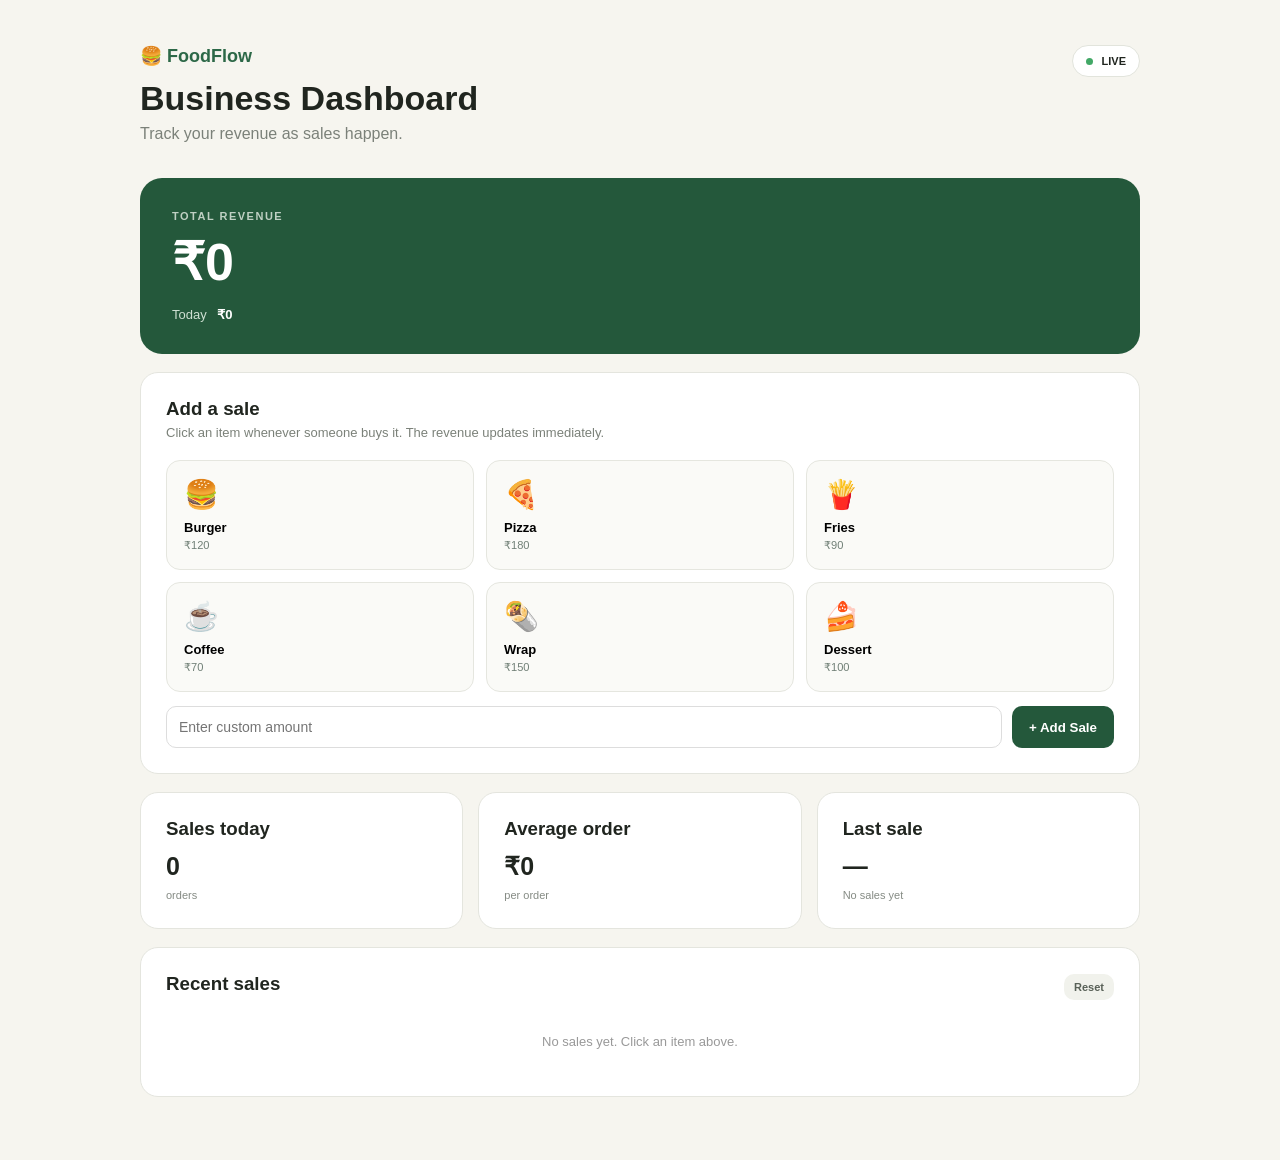
==== index.html @ a625f7ab "Add files via upload" ====
<!DOCTYPE html>
<html lang="en">
<head>
<meta charset="UTF-8">
<meta name="viewport" content="width=device-width, initial-scale=1.0">
<title>Food Business — Revenue</title>
<link rel="stylesheet" href="style.css">
</head>
<body>
<div class="container">
  <header>
    <div>
      <div class="brand">🍔 FoodFlow</div>
      <h1>Business Dashboard</h1>
      <p>Track your revenue as sales happen.</p>
    </div>
    <div class="live"><span></span> LIVE</div>
  </header>

  <main>
    <section class="revenue-card">
      <p>TOTAL REVENUE</p>
      <h2 id="revenue">₹0</h2>
      <div class="today">Today <span id="todayRevenue">₹0</span></div>
    </section>

    <section class="actions">
      <h3>Add a sale</h3>
      <p>Click an item whenever someone buys it. The revenue updates immediately.</p>
      <div class="food-buttons">
        <button onclick="addSale(120, 'Burger')"><span>🍔</span><b>Burger</b><small>₹120</small></button>
        <button onclick="addSale(180, 'Pizza')"><span>🍕</span><b>Pizza</b><small>₹180</small></button>
        <button onclick="addSale(90, 'Fries')"><span>🍟</span><b>Fries</b><small>₹90</small></button>
        <button onclick="addSale(70, 'Coffee')"><span>☕</span><b>Coffee</b><small>₹70</small></button>
        <button onclick="addSale(150, 'Wrap')"><span>🌯</span><b>Wrap</b><small>₹150</small></button>
        <button onclick="addSale(100, 'Dessert')"><span>🍰</span><b>Dessert</b><small>₹100</small></button>
      </div>
      <div class="custom">
        <input id="customAmount" type="number" min="1" placeholder="Enter custom amount">
        <button onclick="addCustomSale()">+ Add Sale</button>
      </div>
    </section>

    <section class="bottom">
      <div class="panel">
        <h3>Sales today</h3>
        <strong id="orders">0</strong>
        <span>orders</span>
      </div>
      <div class="panel">
        <h3>Average order</h3>
        <strong id="average">₹0</strong>
        <span>per order</span>
      </div>
      <div class="panel">
        <h3>Last sale</h3>
        <strong id="lastSale">—</strong>
        <span id="lastItem">No sales yet</span>
      </div>
    </section>

    <section class="history">
      <div class="history-head">
        <h3>Recent sales</h3>
        <button onclick="resetData()">Reset</button>
      </div>
      <div id="historyList"><div class="empty">No sales yet. Click an item above.</div></div>
    </section>
  </main>
</div>
<div id="toast"></div>
<script src="script.js"></script>
</body>
</html>
---- style.css ----
*{box-sizing:border-box}
body{margin:0;background:#f6f5ef;color:#20251f;font-family:Arial,sans-serif}
.container{max-width:1050px;margin:auto;padding:45px 25px}
header{display:flex;justify-content:space-between;align-items:flex-start;margin-bottom:35px}
.brand{font-weight:800;color:#2c6847;font-size:18px;margin-bottom:12px}
h1{font-size:34px;margin:0 0 7px}
p{color:#7b8179;margin:0}
.live{background:white;border:1px solid #e2e4dc;padding:9px 13px;border-radius:20px;font-size:11px;font-weight:bold}
.live span{display:inline-block;width:7px;height:7px;background:#42a866;border-radius:50%;margin-right:5px}
.revenue-card{background:#24583b;color:white;border-radius:22px;padding:32px;margin-bottom:18px}
.revenue-card p{color:#bfd0c3;font-size:11px;letter-spacing:1.5px;font-weight:bold}
.revenue-card h2{font-size:52px;margin:10px 0 15px}
.today{color:#cfe0d3;font-size:13px}
.today span{font-weight:bold;color:white;margin-left:7px}
.actions,.history,.panel{background:white;border:1px solid #e4e5de;border-radius:18px;padding:25px;margin-bottom:18px}
.actions h3,.history h3,.panel h3{margin:0 0 5px}
.actions p{font-size:13px;margin-bottom:20px}
.food-buttons{display:grid;grid-template-columns:repeat(3,1fr);gap:12px}
.food-buttons button{border:1px solid #e5e6df;background:#fafaf7;border-radius:14px;padding:17px;text-align:left;cursor:pointer;transition:.15s}
.food-buttons button:hover{transform:translateY(-2px);border-color:#8baa91;background:#f2f6ee}
.food-buttons span{font-size:28px;display:block;margin-bottom:9px}
.food-buttons b{display:block;font-size:13px}
.food-buttons small{color:#718077;margin-top:4px;display:block}
.custom{display:flex;gap:10px;margin-top:14px}
.custom input{flex:1;border:1px solid #ddd;border-radius:10px;padding:12px;font-size:14px}
.custom button,.history-head button{border:0;background:#24583b;color:white;border-radius:10px;padding:12px 17px;font-weight:bold;cursor:pointer}
.bottom{display:grid;grid-template-columns:repeat(3,1fr);gap:15px}
.panel{margin:0}
.panel strong{display:block;font-size:25px;margin:12px 0 4px}
.panel span{font-size:11px;color:#858b84}
.history{margin-top:18px}
.history-head{display:flex;justify-content:space-between;align-items:center;margin-bottom:12px}
.history-head button{background:#f1f2ec;color:#596158;padding:7px 10px;font-size:11px}
.sale{display:flex;justify-content:space-between;align-items:center;border-top:1px solid #eee;padding:13px 2px;font-size:13px}
.sale small{color:#888}
.sale b{color:#24583b}
.empty{padding:22px;text-align:center;color:#999;font-size:13px}
#toast{position:fixed;bottom:25px;right:25px;background:#203c2a;color:white;padding:12px 17px;border-radius:10px;font-size:13px;opacity:0;transform:translateY(10px);transition:.2s}
#toast.show{opacity:1;transform:none}
@media(max-width:650px){.container{padding:25px 15px}header{gap:10px}h1{font-size:27px}.revenue-card h2{font-size:42px}.food-buttons{grid-template-columns:repeat(2,1fr)}.bottom{grid-template-columns:1fr}.custom{flex-direction:column}}
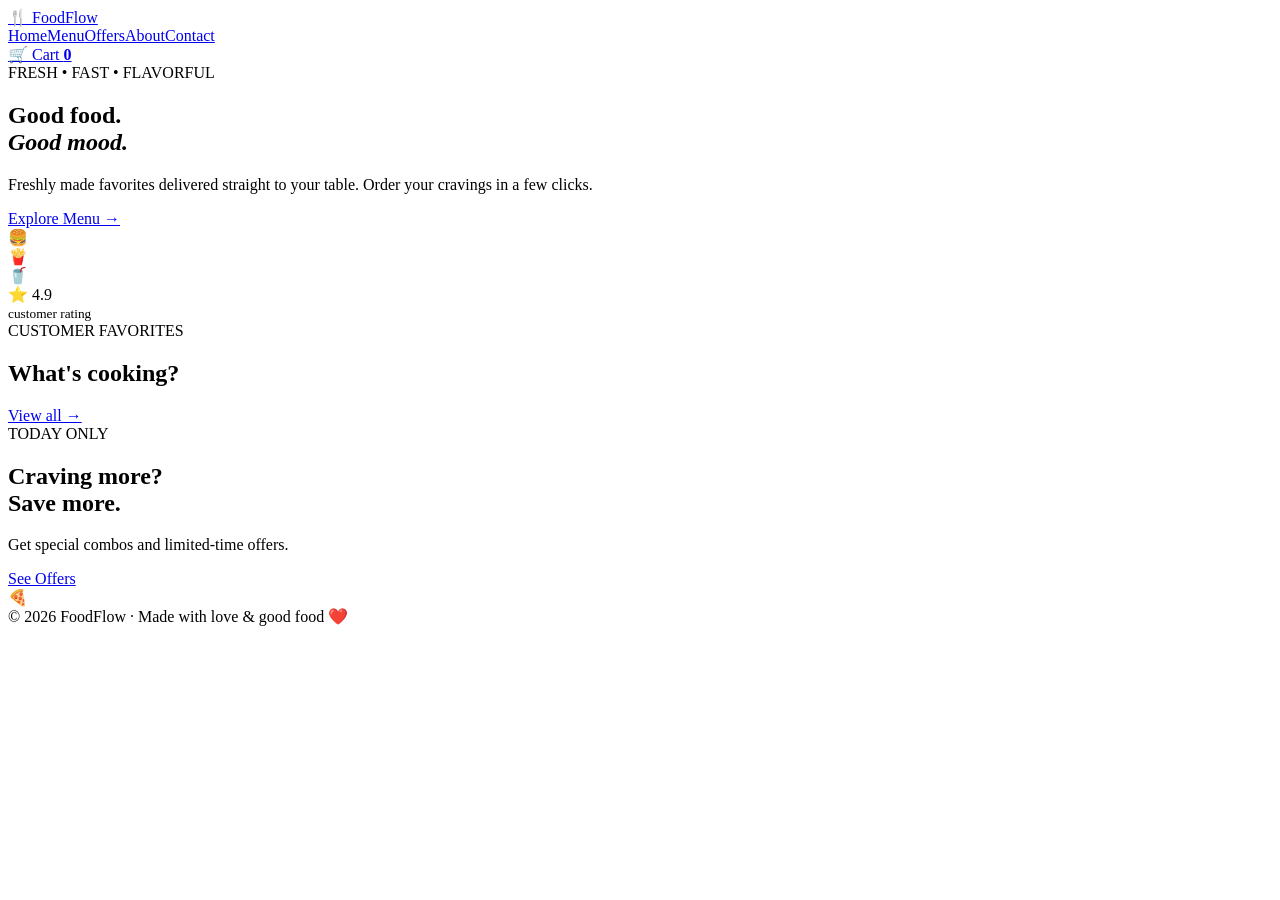
==== commit 07c51b5d: "Add files via upload" ====
--- a/index.html
+++ b/index.html
@@ -1,74 +1,6 @@
 <!DOCTYPE html>
-<html lang="en">
-<head>
-<meta charset="UTF-8">
-<meta name="viewport" content="width=device-width, initial-scale=1.0">
-<title>Food Business — Revenue</title>
-<link rel="stylesheet" href="style.css">
-</head>
-<body>
-<div class="container">
-  <header>
-    <div>
-      <div class="brand">🍔 FoodFlow</div>
-      <h1>Business Dashboard</h1>
-      <p>Track your revenue as sales happen.</p>
-    </div>
-    <div class="live"><span></span> LIVE</div>
-  </header>
-
-  <main>
-    <section class="revenue-card">
-      <p>TOTAL REVENUE</p>
-      <h2 id="revenue">₹0</h2>
-      <div class="today">Today <span id="todayRevenue">₹0</span></div>
-    </section>
-
-    <section class="actions">
-      <h3>Add a sale</h3>
-      <p>Click an item whenever someone buys it. The revenue updates immediately.</p>
-      <div class="food-buttons">
-        <button onclick="addSale(120, 'Burger')"><span>🍔</span><b>Burger</b><small>₹120</small></button>
-        <button onclick="addSale(180, 'Pizza')"><span>🍕</span><b>Pizza</b><small>₹180</small></button>
-        <button onclick="addSale(90, 'Fries')"><span>🍟</span><b>Fries</b><small>₹90</small></button>
-        <button onclick="addSale(70, 'Coffee')"><span>☕</span><b>Coffee</b><small>₹70</small></button>
-        <button onclick="addSale(150, 'Wrap')"><span>🌯</span><b>Wrap</b><small>₹150</small></button>
-        <button onclick="addSale(100, 'Dessert')"><span>🍰</span><b>Dessert</b><small>₹100</small></button>
-      </div>
-      <div class="custom">
-        <input id="customAmount" type="number" min="1" placeholder="Enter custom amount">
-        <button onclick="addCustomSale()">+ Add Sale</button>
-      </div>
-    </section>
-
-    <section class="bottom">
-      <div class="panel">
-        <h3>Sales today</h3>
-        <strong id="orders">0</strong>
-        <span>orders</span>
-      </div>
-      <div class="panel">
-        <h3>Average order</h3>
-        <strong id="average">₹0</strong>
-        <span>per order</span>
-      </div>
-      <div class="panel">
-        <h3>Last sale</h3>
-        <strong id="lastSale">—</strong>
-        <span id="lastItem">No sales yet</span>
-      </div>
-    </section>
-
-    <section class="history">
-      <div class="history-head">
-        <h3>Recent sales</h3>
-        <button onclick="resetData()">Reset</button>
-      </div>
-      <div id="historyList"><div class="empty">No sales yet. Click an item above.</div></div>
-    </section>
-  </main>
-</div>
-<div id="toast"></div>
-<script src="script.js"></script>
-</body>
-</html>
+<html lang="en"><head><meta charset="UTF-8"><meta name="viewport" content="width=device-width,initial-scale=1"><title>FoodFlow | Home</title><link rel="stylesheet" href="css/style.css"></head>
+<body><nav><a class="logo" href="index.html">🍴 Food<span>Flow</span></a><div class="links"><a class="active" href="index.html">Home</a><a href="menu.html">Menu</a><a href="offers.html">Offers</a><a href="about.html">About</a><a href="contact.html">Contact</a></div><a class="cart" href="cart.html">🛒 Cart <b id="cartCount">0</b></a></nav>
+<main><section class="hero"><div><span class="eyebrow">FRESH • FAST • FLAVORFUL</span><h1>Good food.<br><em>Good mood.</em></h1><p>Freshly made favorites delivered straight to your table. Order your cravings in a few clicks.</p><a class="btn" href="menu.html">Explore Menu →</a></div><div class="hero-art"><div class="blob">🍔</div><div class="float f1">🍟</div><div class="float f2">🥤</div><div class="badge">⭐ 4.9<br><small>customer rating</small></div></div></section>
+<section class="section"><div class="section-title"><div><span class="eyebrow">CUSTOMER FAVORITES</span><h2>What's cooking?</h2></div><a href="menu.html">View all →</a></div><div id="featured" class="food-grid"></div></section>
+<section class="offer-banner"><div><span class="eyebrow">TODAY ONLY</span><h2>Craving more?<br>Save more.</h2><p>Get special combos and limited-time offers.</p><a class="btn light" href="offers.html">See Offers</a></div><div class="big-emoji">🍕</div></section></main><footer>© 2026 FoodFlow · Made with love & good food ❤️</footer><script src="js/app.js"></script></body></html>
